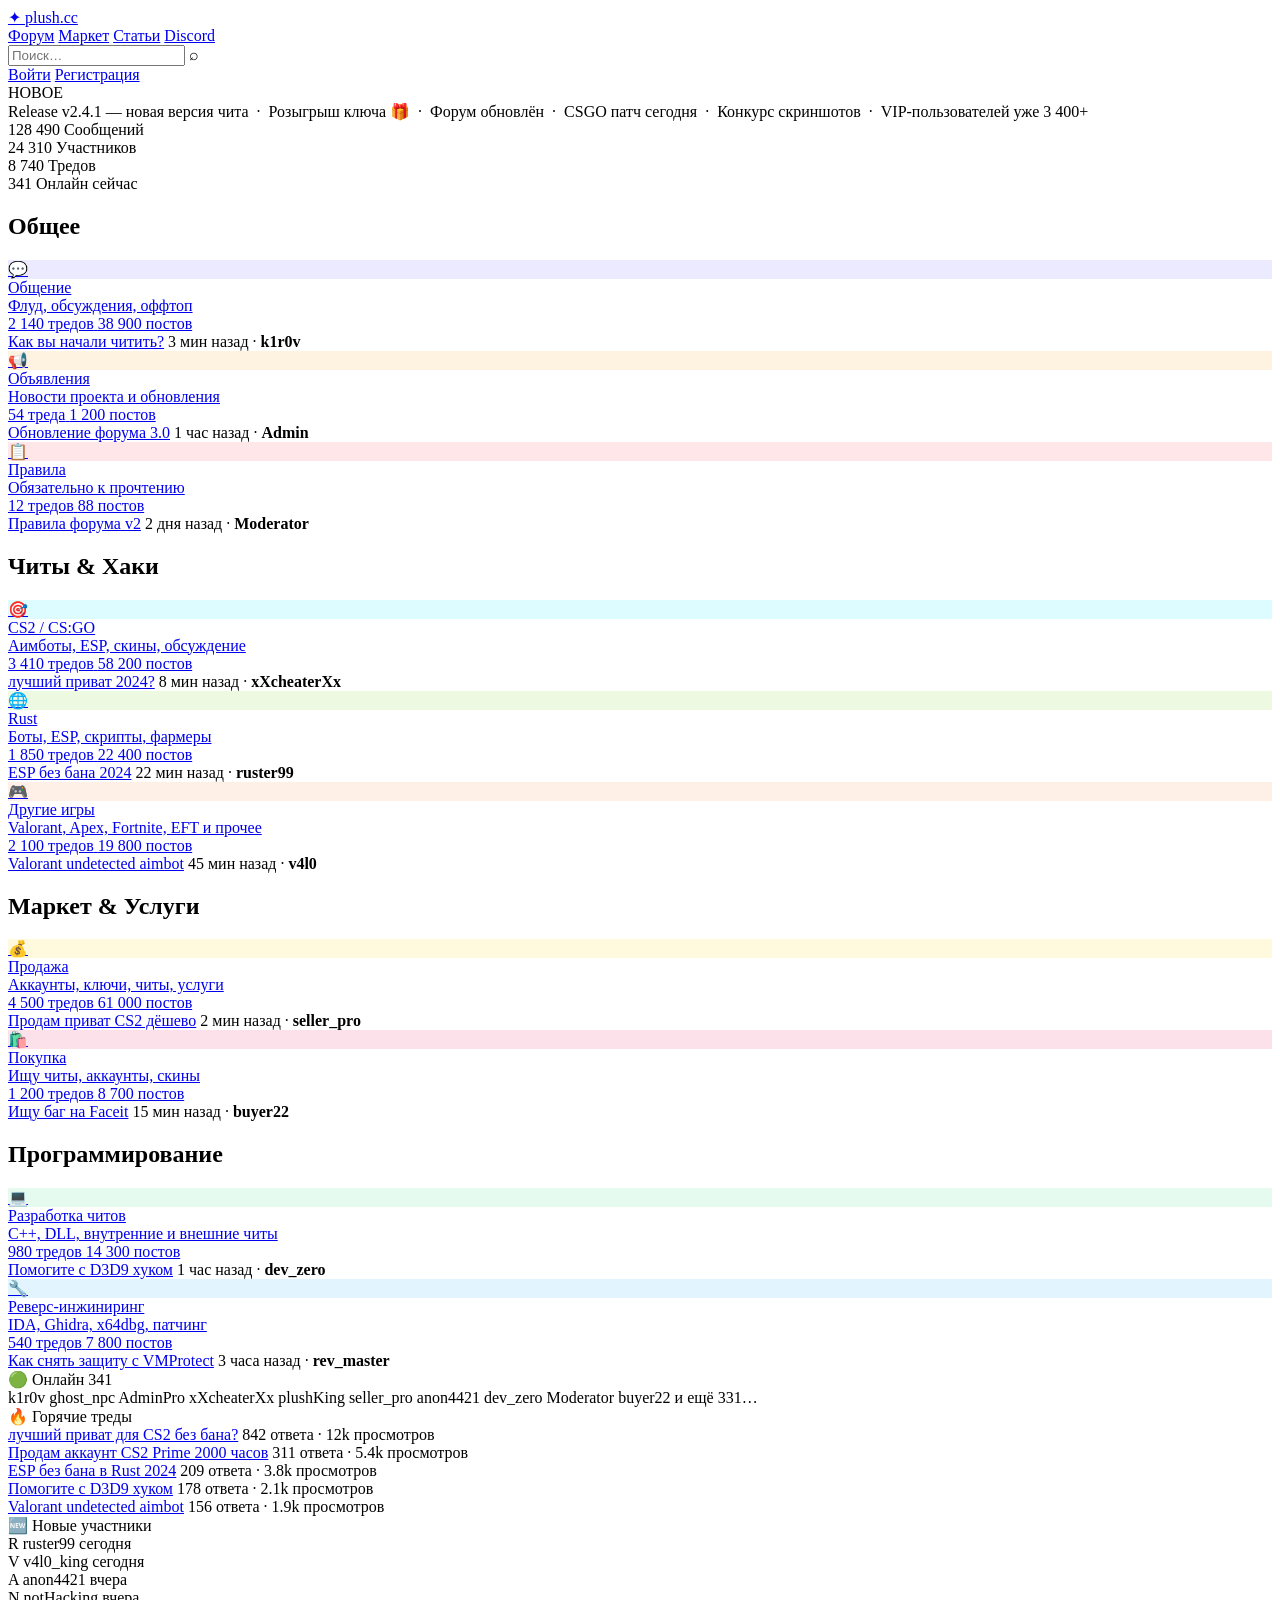
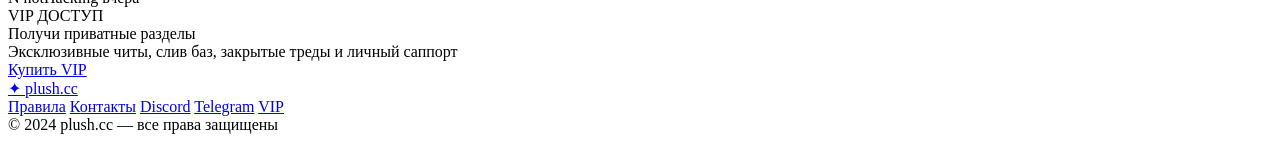
==== index.html @ 3768c2e9 "Add files via upload" ====
<!DOCTYPE html>
<html lang="ru">
<head>
  <meta charset="UTF-8">
  <meta name="viewport" content="width=device-width, initial-scale=1.0">
  <title>plush.cc — форум</title>
  <link rel="stylesheet" href="css/style.css">
  <link rel="preconnect" href="https://fonts.googleapis.com">
  <link href="https://fonts.googleapis.com/css2?family=Inter:wght@400;500;600;700&family=JetBrains+Mono:wght@400;600&display=swap" rel="stylesheet">
</head>
<body>

<!-- TOP NAV -->
<header class="topbar">
  <div class="topbar-inner">
    <a href="index.html" class="logo">
      <span class="logo-mark">✦</span>
      <span class="logo-text">plush<span class="logo-accent">.cc</span></span>
    </a>
    <nav class="topnav">
      <a href="index.html" class="nav-link active">Форум</a>
      <a href="#" class="nav-link">Маркет</a>
      <a href="#" class="nav-link">Статьи</a>
      <a href="#" class="nav-link">Discord</a>
    </nav>
    <div class="topbar-right">
      <div class="search-wrap">
        <input type="text" class="search-input" placeholder="Поиск…">
        <span class="search-icon">⌕</span>
      </div>
      <a href="login.html" class="btn btn-ghost">Войти</a>
      <a href="register.html" class="btn btn-primary">Регистрация</a>
    </div>
  </div>
</header>

<!-- TICKER -->
<div class="ticker-bar">
  <span class="ticker-label">НОВОЕ</span>
  <div class="ticker-track">
    <span>Release v2.4.1 — новая версия чита &nbsp;·&nbsp; Розыгрыш ключа 🎁 &nbsp;·&nbsp; Форум обновлён &nbsp;·&nbsp; CSGO патч сегодня &nbsp;·&nbsp; Конкурс скриншотов &nbsp;·&nbsp; VIP-пользователей уже 3 400+</span>
  </div>
</div>

<div class="page-wrap">

  <!-- MAIN CONTENT -->
  <main class="forum-main">

    <!-- HERO STATS -->
    <section class="hero-stats">
      <div class="stat-card">
        <span class="stat-num">128 490</span>
        <span class="stat-label">Сообщений</span>
      </div>
      <div class="stat-card">
        <span class="stat-num">24 310</span>
        <span class="stat-label">Участников</span>
      </div>
      <div class="stat-card">
        <span class="stat-num">8 740</span>
        <span class="stat-label">Тредов</span>
      </div>
      <div class="stat-card highlight">
        <span class="stat-num">341</span>
        <span class="stat-label">Онлайн сейчас</span>
      </div>
    </section>

    <!-- CATEGORY: GENERAL -->
    <section class="forum-section">
      <div class="section-head">
        <h2 class="section-title">Общее</h2>
      </div>

      <div class="category-block">
        <a href="forum.html" class="category-row">
          <div class="cat-icon-wrap" style="background:#6c63ff22;color:#6c63ff">💬</div>
          <div class="cat-info">
            <div class="cat-name">Общение</div>
            <div class="cat-desc">Флуд, обсуждения, оффтоп</div>
          </div>
          <div class="cat-meta">
            <span class="meta-threads">2 140 тредов</span>
            <span class="meta-posts">38 900 постов</span>
          </div>
          <div class="cat-last">
            <a href="thread.html" class="last-thread-title">Как вы начали читить?</a>
            <span class="last-thread-time">3 мин назад · <b>k1r0v</b></span>
          </div>
        </a>

        <a href="forum.html" class="category-row">
          <div class="cat-icon-wrap" style="background:#f5a62322;color:#f5a623">📢</div>
          <div class="cat-info">
            <div class="cat-name">Объявления</div>
            <div class="cat-desc">Новости проекта и обновления</div>
          </div>
          <div class="cat-meta">
            <span class="meta-threads">54 треда</span>
            <span class="meta-posts">1 200 постов</span>
          </div>
          <div class="cat-last">
            <a href="thread.html" class="last-thread-title">Обновление форума 3.0</a>
            <span class="last-thread-time">1 час назад · <b>Admin</b></span>
          </div>
        </a>

        <a href="forum.html" class="category-row">
          <div class="cat-icon-wrap" style="background:#ff445522;color:#ff4455">📋</div>
          <div class="cat-info">
            <div class="cat-name">Правила</div>
            <div class="cat-desc">Обязательно к прочтению</div>
          </div>
          <div class="cat-meta">
            <span class="meta-threads">12 тредов</span>
            <span class="meta-posts">88 постов</span>
          </div>
          <div class="cat-last">
            <a href="thread.html" class="last-thread-title">Правила форума v2</a>
            <span class="last-thread-time">2 дня назад · <b>Moderator</b></span>
          </div>
        </a>
      </div>
    </section>

    <!-- CATEGORY: CHEATS -->
    <section class="forum-section">
      <div class="section-head">
        <h2 class="section-title">Читы & Хаки</h2>
      </div>

      <div class="category-block">
        <a href="forum.html" class="category-row">
          <div class="cat-icon-wrap" style="background:#00e5ff22;color:#00e5ff">🎯</div>
          <div class="cat-info">
            <div class="cat-name">CS2 / CS:GO</div>
            <div class="cat-desc">Аимботы, ESP, скины, обсуждение</div>
          </div>
          <div class="cat-meta">
            <span class="meta-threads">3 410 тредов</span>
            <span class="meta-posts">58 200 постов</span>
          </div>
          <div class="cat-last">
            <a href="thread.html" class="last-thread-title">лучший приват 2024?</a>
            <span class="last-thread-time">8 мин назад · <b>xXcheaterXx</b></span>
          </div>
        </a>

        <a href="forum.html" class="category-row">
          <div class="cat-icon-wrap" style="background:#7ed32122;color:#7ed321">🌐</div>
          <div class="cat-info">
            <div class="cat-name">Rust</div>
            <div class="cat-desc">Боты, ESP, скрипты, фармеры</div>
          </div>
          <div class="cat-meta">
            <span class="meta-threads">1 850 тредов</span>
            <span class="meta-posts">22 400 постов</span>
          </div>
          <div class="cat-last">
            <a href="thread.html" class="last-thread-title">ESP без бана 2024</a>
            <span class="last-thread-time">22 мин назад · <b>ruster99</b></span>
          </div>
        </a>

        <a href="forum.html" class="category-row">
          <div class="cat-icon-wrap" style="background:#ff914d22;color:#ff914d">🎮</div>
          <div class="cat-info">
            <div class="cat-name">Другие игры</div>
            <div class="cat-desc">Valorant, Apex, Fortnite, EFT и прочее</div>
          </div>
          <div class="cat-meta">
            <span class="meta-threads">2 100 тредов</span>
            <span class="meta-posts">19 800 постов</span>
          </div>
          <div class="cat-last">
            <a href="thread.html" class="last-thread-title">Valorant undetected aimbot</a>
            <span class="last-thread-time">45 мин назад · <b>v4l0</b></span>
          </div>
        </a>
      </div>
    </section>

    <!-- CATEGORY: MARKET -->
    <section class="forum-section">
      <div class="section-head">
        <h2 class="section-title">Маркет & Услуги</h2>
      </div>

      <div class="category-block">
        <a href="forum.html" class="category-row">
          <div class="cat-icon-wrap" style="background:#ffd70022;color:#ffd700">💰</div>
          <div class="cat-info">
            <div class="cat-name">Продажа</div>
            <div class="cat-desc">Аккаунты, ключи, читы, услуги</div>
          </div>
          <div class="cat-meta">
            <span class="meta-threads">4 500 тредов</span>
            <span class="meta-posts">61 000 постов</span>
          </div>
          <div class="cat-last">
            <a href="thread.html" class="last-thread-title">Продам приват CS2 дёшево</a>
            <span class="last-thread-time">2 мин назад · <b>seller_pro</b></span>
          </div>
        </a>

        <a href="forum.html" class="category-row">
          <div class="cat-icon-wrap" style="background:#e91e6322;color:#e91e63">🛍️</div>
          <div class="cat-info">
            <div class="cat-name">Покупка</div>
            <div class="cat-desc">Ищу читы, аккаунты, скины</div>
          </div>
          <div class="cat-meta">
            <span class="meta-threads">1 200 тредов</span>
            <span class="meta-posts">8 700 постов</span>
          </div>
          <div class="cat-last">
            <a href="thread.html" class="last-thread-title">Ищу баг на Faceit</a>
            <span class="last-thread-time">15 мин назад · <b>buyer22</b></span>
          </div>
        </a>
      </div>
    </section>

    <!-- CATEGORY: CODING -->
    <section class="forum-section">
      <div class="section-head">
        <h2 class="section-title">Программирование</h2>
      </div>

      <div class="category-block">
        <a href="forum.html" class="category-row">
          <div class="cat-icon-wrap" style="background:#3ddc8422;color:#3ddc84">💻</div>
          <div class="cat-info">
            <div class="cat-name">Разработка читов</div>
            <div class="cat-desc">C++, DLL, внутренние и внешние читы</div>
          </div>
          <div class="cat-meta">
            <span class="meta-threads">980 тредов</span>
            <span class="meta-posts">14 300 постов</span>
          </div>
          <div class="cat-last">
            <a href="thread.html" class="last-thread-title">Помогите с D3D9 хуком</a>
            <span class="last-thread-time">1 час назад · <b>dev_zero</b></span>
          </div>
        </a>

        <a href="forum.html" class="category-row">
          <div class="cat-icon-wrap" style="background:#29b6f622;color:#29b6f6">🔧</div>
          <div class="cat-info">
            <div class="cat-name">Реверс-инжиниринг</div>
            <div class="cat-desc">IDA, Ghidra, x64dbg, патчинг</div>
          </div>
          <div class="cat-meta">
            <span class="meta-threads">540 тредов</span>
            <span class="meta-posts">7 800 постов</span>
          </div>
          <div class="cat-last">
            <a href="thread.html" class="last-thread-title">Как снять защиту с VMProtect</a>
            <span class="last-thread-time">3 часа назад · <b>rev_master</b></span>
          </div>
        </a>
      </div>
    </section>

  </main>

  <!-- SIDEBAR -->
  <aside class="sidebar">

    <!-- Online users -->
    <div class="widget">
      <div class="widget-head">🟢 Онлайн <span class="badge">341</span></div>
      <div class="widget-body online-list">
        <span class="online-user vip">k1r0v</span>
        <span class="online-user">ghost_npc</span>
        <span class="online-user mod">AdminPro</span>
        <span class="online-user">xXcheaterXx</span>
        <span class="online-user vip">plushKing</span>
        <span class="online-user">seller_pro</span>
        <span class="online-user">anon4421</span>
        <span class="online-user">dev_zero</span>
        <span class="online-user mod">Moderator</span>
        <span class="online-user">buyer22</span>
        <span class="online-more">и ещё 331…</span>
      </div>
    </div>

    <!-- Top threads -->
    <div class="widget">
      <div class="widget-head">🔥 Горячие треды</div>
      <div class="widget-body">
        <div class="hot-thread">
          <a href="thread.html" class="hot-title">лучший приват для CS2 без бана?</a>
          <span class="hot-meta">842 ответа · 12k просмотров</span>
        </div>
        <div class="hot-thread">
          <a href="thread.html" class="hot-title">Продам аккаунт CS2 Prime 2000 часов</a>
          <span class="hot-meta">311 ответа · 5.4k просмотров</span>
        </div>
        <div class="hot-thread">
          <a href="thread.html" class="hot-title">ESP без бана в Rust 2024</a>
          <span class="hot-meta">209 ответа · 3.8k просмотров</span>
        </div>
        <div class="hot-thread">
          <a href="thread.html" class="hot-title">Помогите с D3D9 хуком</a>
          <span class="hot-meta">178 ответа · 2.1k просмотров</span>
        </div>
        <div class="hot-thread">
          <a href="thread.html" class="hot-title">Valorant undetected aimbot</a>
          <span class="hot-meta">156 ответа · 1.9k просмотров</span>
        </div>
      </div>
    </div>

    <!-- New members -->
    <div class="widget">
      <div class="widget-head">🆕 Новые участники</div>
      <div class="widget-body">
        <div class="new-member">
          <span class="avatar-sm">R</span>
          <span class="member-name">ruster99</span>
          <span class="member-date">сегодня</span>
        </div>
        <div class="new-member">
          <span class="avatar-sm">V</span>
          <span class="member-name">v4l0_king</span>
          <span class="member-date">сегодня</span>
        </div>
        <div class="new-member">
          <span class="avatar-sm">A</span>
          <span class="member-name">anon4421</span>
          <span class="member-date">вчера</span>
        </div>
        <div class="new-member">
          <span class="avatar-sm">N</span>
          <span class="member-name">notHacking</span>
          <span class="member-date">вчера</span>
        </div>
      </div>
    </div>

    <!-- Banner -->
    <div class="widget widget-banner">
      <div class="banner-tag">VIP ДОСТУП</div>
      <div class="banner-title">Получи приватные разделы</div>
      <div class="banner-desc">Эксклюзивные читы, слив баз, закрытые треды и личный саппорт</div>
      <a href="#" class="btn btn-primary" style="width:100%;text-align:center;margin-top:12px">Купить VIP</a>
    </div>

  </aside>

</div>

<!-- FOOTER -->
<footer class="site-footer">
  <div class="footer-inner">
    <a href="index.html" class="logo">
      <span class="logo-mark">✦</span>
      <span class="logo-text">plush<span class="logo-accent">.cc</span></span>
    </a>
    <div class="footer-links">
      <a href="#">Правила</a>
      <a href="#">Контакты</a>
      <a href="#">Discord</a>
      <a href="#">Telegram</a>
      <a href="#">VIP</a>
    </div>
    <div class="footer-copy">© 2024 plush.cc — все права защищены</div>
  </div>
</footer>

<script src="js/main.js"></script>
</body>
</html>
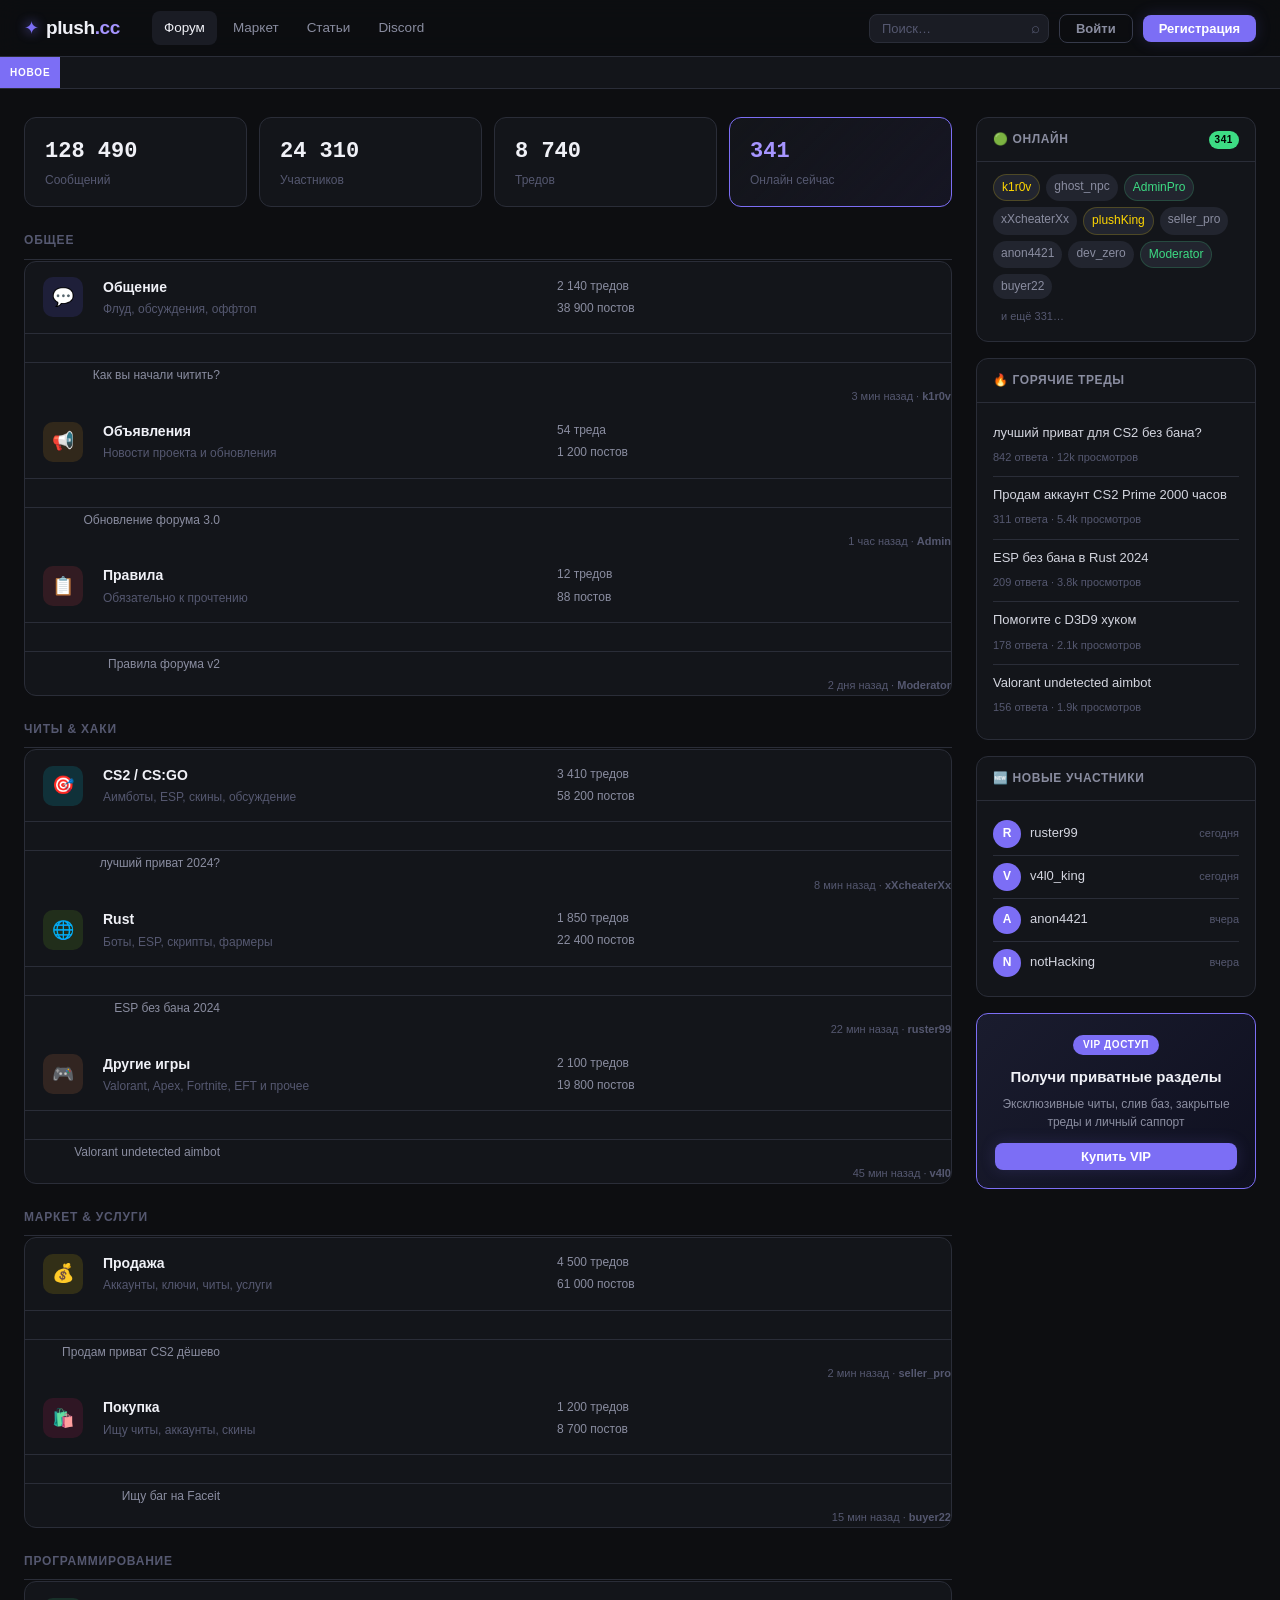
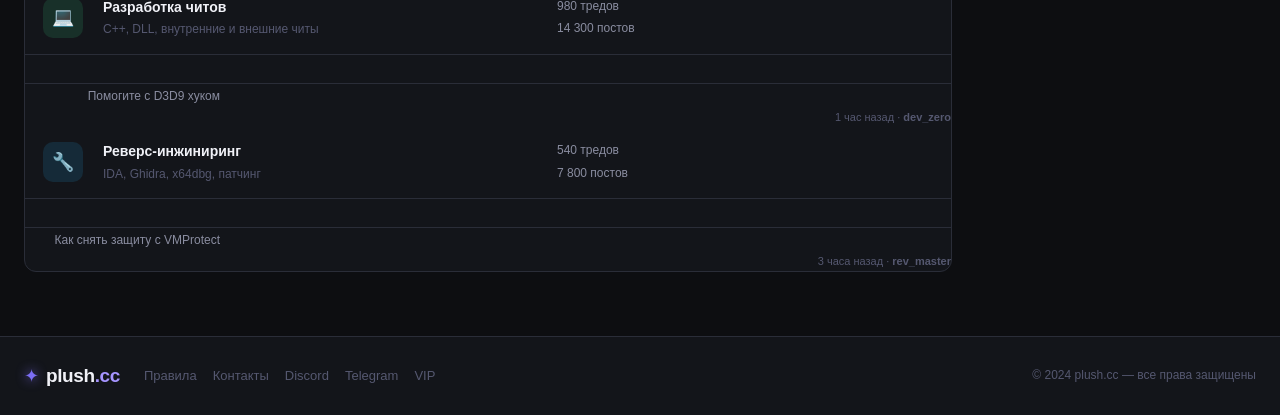
==== commit e8c7b62e: "Add files via upload" ====
--- a/index.html
+++ b/index.html
@@ -4,7 +4,7 @@
   <meta charset="UTF-8">
   <meta name="viewport" content="width=device-width, initial-scale=1.0">
   <title>plush.cc — форум</title>
-  <link rel="stylesheet" href="css/style.css">
+  <link rel="stylesheet" href="style.css">
   <link rel="preconnect" href="https://fonts.googleapis.com">
   <link href="https://fonts.googleapis.com/css2?family=Inter:wght@400;500;600;700&family=JetBrains+Mono:wght@400;600&display=swap" rel="stylesheet">
 </head>
@@ -370,6 +370,6 @@
   </div>
 </footer>
 
-<script src="js/main.js"></script>
+<script src="main.js"></script>
 </body>
 </html>
--- a/style.css
+++ b/style.css
@@ -0,0 +1,1029 @@
+/* ========================================
+   PLUSH.CC — FORUM STYLESHEET
+   ======================================== */
+
+:root {
+  --bg:        #0d0e11;
+  --bg2:       #13151a;
+  --bg3:       #1a1c24;
+  --bg4:       #22252f;
+  --border:    #2a2d38;
+  --border2:   #363a4a;
+  --accent:    #7c6ef5;
+  --accent2:   #a695ff;
+  --accent-glow: rgba(124, 110, 245, 0.18);
+  --green:     #3ddc84;
+  --red:       #ff4455;
+  --gold:      #ffd700;
+  --text:      #d4d6e0;
+  --text2:     #8a8da0;
+  --text3:     #555870;
+  --white:     #f0f1f7;
+  --radius:    8px;
+  --radius-lg: 12px;
+  --font:      'Inter', sans-serif;
+  --mono:      'JetBrains Mono', monospace;
+}
+
+*, *::before, *::after { box-sizing: border-box; margin: 0; padding: 0; }
+
+html { scroll-behavior: smooth; }
+
+body {
+  background: var(--bg);
+  color: var(--text);
+  font-family: var(--font);
+  font-size: 14px;
+  line-height: 1.6;
+  min-height: 100vh;
+}
+
+a { color: var(--accent2); text-decoration: none; transition: color .15s; }
+a:hover { color: var(--white); }
+
+/* ========= TOPBAR ========= */
+.topbar {
+  position: sticky;
+  top: 0;
+  z-index: 100;
+  background: rgba(13,14,17,.92);
+  backdrop-filter: blur(12px);
+  border-bottom: 1px solid var(--border);
+}
+
+.topbar-inner {
+  max-width: 1280px;
+  margin: 0 auto;
+  padding: 0 24px;
+  height: 56px;
+  display: flex;
+  align-items: center;
+  gap: 32px;
+}
+
+.logo {
+  display: flex;
+  align-items: center;
+  gap: 7px;
+  text-decoration: none;
+  flex-shrink: 0;
+}
+
+.logo-mark {
+  color: var(--accent);
+  font-size: 18px;
+  filter: drop-shadow(0 0 6px var(--accent));
+}
+
+.logo-text {
+  font-size: 19px;
+  font-weight: 700;
+  color: var(--white);
+  letter-spacing: -.4px;
+}
+
+.logo-accent { color: var(--accent2); }
+
+.topnav {
+  display: flex;
+  align-items: center;
+  gap: 4px;
+  flex: 1;
+}
+
+.nav-link {
+  padding: 6px 12px;
+  border-radius: var(--radius);
+  color: var(--text2);
+  font-size: 13.5px;
+  font-weight: 500;
+  transition: all .15s;
+}
+
+.nav-link:hover, .nav-link.active {
+  color: var(--white);
+  background: var(--bg3);
+}
+
+.topbar-right {
+  display: flex;
+  align-items: center;
+  gap: 10px;
+}
+
+.search-wrap {
+  position: relative;
+  display: flex;
+  align-items: center;
+}
+
+.search-input {
+  background: var(--bg3);
+  border: 1px solid var(--border);
+  border-radius: var(--radius);
+  padding: 6px 32px 6px 12px;
+  color: var(--text);
+  font-family: var(--font);
+  font-size: 13px;
+  width: 180px;
+  outline: none;
+  transition: border-color .15s, width .2s;
+}
+
+.search-input::placeholder { color: var(--text3); }
+.search-input:focus { border-color: var(--accent); width: 240px; }
+
+.search-icon {
+  position: absolute;
+  right: 9px;
+  color: var(--text3);
+  font-size: 15px;
+  pointer-events: none;
+}
+
+/* ========= BUTTONS ========= */
+.btn {
+  display: inline-flex;
+  align-items: center;
+  justify-content: center;
+  padding: 7px 16px;
+  border-radius: var(--radius);
+  font-family: var(--font);
+  font-size: 13px;
+  font-weight: 600;
+  cursor: pointer;
+  text-decoration: none;
+  transition: all .15s;
+  border: none;
+  line-height: 1;
+}
+
+.btn-ghost {
+  background: transparent;
+  border: 1px solid var(--border2);
+  color: var(--text2);
+}
+.btn-ghost:hover { border-color: var(--accent); color: var(--accent2); }
+
+.btn-primary {
+  background: var(--accent);
+  color: #fff;
+  box-shadow: 0 0 16px var(--accent-glow);
+}
+.btn-primary:hover { background: var(--accent2); color: #fff; box-shadow: 0 0 24px rgba(124,110,245,.35); }
+
+/* ========= TICKER ========= */
+.ticker-bar {
+  background: var(--bg2);
+  border-bottom: 1px solid var(--border);
+  height: 32px;
+  display: flex;
+  align-items: center;
+  overflow: hidden;
+  gap: 0;
+}
+
+.ticker-label {
+  background: var(--accent);
+  color: #fff;
+  font-size: 10px;
+  font-weight: 700;
+  padding: 0 10px;
+  height: 100%;
+  display: flex;
+  align-items: center;
+  letter-spacing: .8px;
+  flex-shrink: 0;
+}
+
+.ticker-track {
+  flex: 1;
+  overflow: hidden;
+  white-space: nowrap;
+  position: relative;
+}
+
+.ticker-track span {
+  display: inline-block;
+  animation: ticker 40s linear infinite;
+  font-size: 12px;
+  color: var(--text2);
+  padding-left: 100%;
+}
+
+@keyframes ticker {
+  from { transform: translateX(0); }
+  to   { transform: translateX(-100%); }
+}
+
+/* ========= PAGE LAYOUT ========= */
+.page-wrap {
+  max-width: 1280px;
+  margin: 28px auto;
+  padding: 0 24px;
+  display: grid;
+  grid-template-columns: 1fr 280px;
+  gap: 24px;
+  align-items: start;
+}
+
+/* ========= HERO STATS ========= */
+.hero-stats {
+  display: grid;
+  grid-template-columns: repeat(4, 1fr);
+  gap: 12px;
+  margin-bottom: 24px;
+}
+
+.stat-card {
+  background: var(--bg2);
+  border: 1px solid var(--border);
+  border-radius: var(--radius-lg);
+  padding: 16px 20px;
+  display: flex;
+  flex-direction: column;
+  gap: 2px;
+  transition: border-color .15s;
+}
+
+.stat-card:hover { border-color: var(--border2); }
+
+.stat-card.highlight {
+  border-color: var(--accent);
+  background: linear-gradient(135deg, var(--bg2), rgba(124,110,245,.08));
+}
+
+.stat-num {
+  font-size: 22px;
+  font-weight: 700;
+  color: var(--white);
+  font-variant-numeric: tabular-nums;
+  font-family: var(--mono);
+}
+
+.stat-card.highlight .stat-num { color: var(--accent2); }
+
+.stat-label {
+  font-size: 12px;
+  color: var(--text3);
+  font-weight: 500;
+}
+
+/* ========= FORUM SECTIONS ========= */
+.forum-section {
+  margin-bottom: 24px;
+}
+
+.section-head {
+  padding: 0 0 8px 0;
+  border-bottom: 1px solid var(--border);
+  margin-bottom: 1px;
+}
+
+.section-title {
+  font-size: 12px;
+  font-weight: 600;
+  color: var(--text3);
+  text-transform: uppercase;
+  letter-spacing: .8px;
+}
+
+.category-block {
+  background: var(--bg2);
+  border: 1px solid var(--border);
+  border-radius: var(--radius-lg);
+  overflow: hidden;
+}
+
+.category-row {
+  display: grid;
+  grid-template-columns: 44px 1fr 160px 200px;
+  align-items: center;
+  gap: 16px;
+  padding: 14px 18px;
+  border-bottom: 1px solid var(--border);
+  transition: background .12s;
+  text-decoration: none;
+  color: inherit;
+}
+
+.category-row:last-child { border-bottom: none; }
+.category-row:hover { background: var(--bg3); }
+
+.cat-icon-wrap {
+  width: 40px;
+  height: 40px;
+  border-radius: 10px;
+  display: flex;
+  align-items: center;
+  justify-content: center;
+  font-size: 18px;
+  flex-shrink: 0;
+}
+
+.cat-name {
+  font-size: 14px;
+  font-weight: 600;
+  color: var(--white);
+  margin-bottom: 2px;
+}
+
+.cat-desc {
+  font-size: 12px;
+  color: var(--text3);
+}
+
+.cat-meta {
+  display: flex;
+  flex-direction: column;
+  gap: 3px;
+}
+
+.meta-threads, .meta-posts {
+  font-size: 12px;
+  color: var(--text2);
+  font-variant-numeric: tabular-nums;
+}
+
+.cat-last {
+  display: flex;
+  flex-direction: column;
+  gap: 3px;
+  text-align: right;
+}
+
+.last-thread-title {
+  font-size: 12px;
+  color: var(--text2);
+  white-space: nowrap;
+  overflow: hidden;
+  text-overflow: ellipsis;
+  max-width: 195px;
+}
+
+.last-thread-title:hover { color: var(--accent2); }
+
+.last-thread-time {
+  font-size: 11px;
+  color: var(--text3);
+}
+
+/* ========= SIDEBAR ========= */
+.sidebar {
+  display: flex;
+  flex-direction: column;
+  gap: 16px;
+}
+
+.widget {
+  background: var(--bg2);
+  border: 1px solid var(--border);
+  border-radius: var(--radius-lg);
+  overflow: hidden;
+}
+
+.widget-head {
+  padding: 12px 16px;
+  font-size: 12px;
+  font-weight: 700;
+  color: var(--text2);
+  text-transform: uppercase;
+  letter-spacing: .6px;
+  border-bottom: 1px solid var(--border);
+  display: flex;
+  align-items: center;
+  gap: 8px;
+}
+
+.badge {
+  background: var(--green);
+  color: #000;
+  font-size: 10px;
+  font-weight: 700;
+  border-radius: 20px;
+  padding: 1px 6px;
+  margin-left: auto;
+}
+
+.widget-body {
+  padding: 12px 16px;
+}
+
+/* Online list */
+.online-list {
+  display: flex;
+  flex-wrap: wrap;
+  gap: 6px;
+}
+
+.online-user {
+  font-size: 12px;
+  padding: 3px 8px;
+  border-radius: 20px;
+  background: var(--bg4);
+  color: var(--text2);
+  cursor: default;
+  transition: background .1s;
+}
+
+.online-user:hover { background: var(--border2); }
+
+.online-user.vip { color: var(--gold); border: 1px solid rgba(255,215,0,.2); }
+.online-user.mod { color: var(--green); border: 1px solid rgba(61,220,132,.2); }
+
+.online-more {
+  font-size: 11px;
+  color: var(--text3);
+  padding: 3px 8px;
+  width: 100%;
+}
+
+/* Hot threads */
+.hot-thread {
+  padding: 9px 0;
+  border-bottom: 1px solid var(--border);
+}
+
+.hot-thread:last-child { border-bottom: none; }
+
+.hot-title {
+  display: block;
+  font-size: 13px;
+  color: var(--text);
+  margin-bottom: 3px;
+  line-height: 1.4;
+}
+
+.hot-title:hover { color: var(--accent2); }
+
+.hot-meta {
+  font-size: 11px;
+  color: var(--text3);
+}
+
+/* New members */
+.new-member {
+  display: flex;
+  align-items: center;
+  gap: 9px;
+  padding: 7px 0;
+  border-bottom: 1px solid var(--border);
+}
+
+.new-member:last-child { border-bottom: none; }
+
+.avatar-sm {
+  width: 28px;
+  height: 28px;
+  border-radius: 50%;
+  background: var(--accent);
+  color: #fff;
+  font-size: 12px;
+  font-weight: 700;
+  display: flex;
+  align-items: center;
+  justify-content: center;
+  flex-shrink: 0;
+}
+
+.member-name {
+  font-size: 13px;
+  color: var(--text);
+  flex: 1;
+}
+
+.member-date {
+  font-size: 11px;
+  color: var(--text3);
+}
+
+/* Widget Banner */
+.widget-banner {
+  background: linear-gradient(135deg, #1a1c2e 0%, #0f1020 100%);
+  border-color: var(--accent);
+  padding: 18px;
+  text-align: center;
+}
+
+.banner-tag {
+  display: inline-block;
+  background: var(--accent);
+  color: #fff;
+  font-size: 10px;
+  font-weight: 700;
+  padding: 2px 10px;
+  border-radius: 20px;
+  letter-spacing: .6px;
+  margin-bottom: 10px;
+}
+
+.banner-title {
+  font-size: 15px;
+  font-weight: 700;
+  color: var(--white);
+  margin-bottom: 6px;
+}
+
+.banner-desc {
+  font-size: 12px;
+  color: var(--text2);
+  line-height: 1.5;
+}
+
+/* ========= FOOTER ========= */
+.site-footer {
+  border-top: 1px solid var(--border);
+  background: var(--bg2);
+  padding: 24px;
+  margin-top: 40px;
+}
+
+.footer-inner {
+  max-width: 1280px;
+  margin: 0 auto;
+  display: flex;
+  align-items: center;
+  gap: 24px;
+  flex-wrap: wrap;
+}
+
+.footer-links {
+  display: flex;
+  gap: 16px;
+  flex: 1;
+}
+
+.footer-links a {
+  font-size: 13px;
+  color: var(--text3);
+  transition: color .15s;
+}
+
+.footer-links a:hover { color: var(--text2); }
+
+.footer-copy {
+  font-size: 12px;
+  color: var(--text3);
+}
+
+/* ========= FORUM LIST PAGE ========= */
+.page-header {
+  margin-bottom: 20px;
+}
+
+.page-title {
+  font-size: 22px;
+  font-weight: 700;
+  color: var(--white);
+  margin-bottom: 4px;
+}
+
+.page-subtitle {
+  font-size: 13px;
+  color: var(--text3);
+}
+
+.breadcrumb {
+  display: flex;
+  align-items: center;
+  gap: 6px;
+  font-size: 12px;
+  color: var(--text3);
+  margin-bottom: 16px;
+}
+
+.breadcrumb a { color: var(--text3); }
+.breadcrumb a:hover { color: var(--accent2); }
+.breadcrumb-sep { color: var(--border2); }
+
+.thread-actions {
+  display: flex;
+  align-items: center;
+  justify-content: space-between;
+  margin-bottom: 12px;
+}
+
+.thread-list {
+  background: var(--bg2);
+  border: 1px solid var(--border);
+  border-radius: var(--radius-lg);
+  overflow: hidden;
+}
+
+.thread-list-head {
+  display: grid;
+  grid-template-columns: 1fr 80px 80px 180px;
+  gap: 16px;
+  padding: 10px 18px;
+  background: var(--bg3);
+  border-bottom: 1px solid var(--border);
+  font-size: 11px;
+  font-weight: 600;
+  color: var(--text3);
+  text-transform: uppercase;
+  letter-spacing: .5px;
+}
+
+.thread-row {
+  display: grid;
+  grid-template-columns: 1fr 80px 80px 180px;
+  gap: 16px;
+  padding: 13px 18px;
+  border-bottom: 1px solid var(--border);
+  align-items: center;
+  transition: background .12s;
+  text-decoration: none;
+  color: inherit;
+}
+
+.thread-row:last-child { border-bottom: none; }
+.thread-row:hover { background: var(--bg3); }
+
+.thread-main { display: flex; align-items: flex-start; gap: 12px; }
+
+.thread-icon {
+  width: 36px;
+  height: 36px;
+  border-radius: 8px;
+  background: var(--bg4);
+  display: flex;
+  align-items: center;
+  justify-content: center;
+  font-size: 14px;
+  flex-shrink: 0;
+  margin-top: 1px;
+}
+
+.thread-icon.hot { background: rgba(255,68,85,.1); }
+.thread-icon.pinned { background: rgba(124,110,245,.12); }
+
+.thread-title-text {
+  font-size: 14px;
+  font-weight: 600;
+  color: var(--white);
+  margin-bottom: 3px;
+  line-height: 1.3;
+}
+
+.thread-preview {
+  font-size: 12px;
+  color: var(--text3);
+}
+
+.thread-tags { display: flex; gap: 5px; margin-top: 4px; }
+
+.tag {
+  font-size: 10px;
+  padding: 2px 7px;
+  border-radius: 20px;
+  font-weight: 600;
+  letter-spacing: .3px;
+}
+
+.tag-pinned { background: rgba(124,110,245,.15); color: var(--accent2); }
+.tag-hot { background: rgba(255,68,85,.15); color: var(--red); }
+.tag-new { background: rgba(61,220,132,.15); color: var(--green); }
+.tag-vip { background: rgba(255,215,0,.12); color: var(--gold); }
+
+.count-cell {
+  font-size: 13px;
+  font-weight: 600;
+  color: var(--text2);
+  font-variant-numeric: tabular-nums;
+  font-family: var(--mono);
+}
+
+.last-post {
+  display: flex;
+  flex-direction: column;
+  gap: 3px;
+}
+
+.last-post-user {
+  font-size: 12px;
+  font-weight: 600;
+  color: var(--text);
+}
+
+.last-post-time {
+  font-size: 11px;
+  color: var(--text3);
+}
+
+/* Pagination */
+.pagination {
+  display: flex;
+  align-items: center;
+  justify-content: center;
+  gap: 4px;
+  padding: 20px 0;
+}
+
+.page-btn {
+  width: 34px;
+  height: 34px;
+  border-radius: var(--radius);
+  display: flex;
+  align-items: center;
+  justify-content: center;
+  font-size: 13px;
+  font-weight: 600;
+  color: var(--text2);
+  background: var(--bg2);
+  border: 1px solid var(--border);
+  cursor: pointer;
+  transition: all .12s;
+  text-decoration: none;
+}
+
+.page-btn:hover, .page-btn.active {
+  background: var(--accent);
+  border-color: var(--accent);
+  color: #fff;
+}
+
+/* ========= THREAD PAGE ========= */
+.post-block {
+  background: var(--bg2);
+  border: 1px solid var(--border);
+  border-radius: var(--radius-lg);
+  margin-bottom: 12px;
+  overflow: hidden;
+}
+
+.post-block.op { border-color: var(--accent); }
+
+.post-header {
+  display: flex;
+  align-items: center;
+  justify-content: space-between;
+  padding: 12px 18px;
+  border-bottom: 1px solid var(--border);
+  background: var(--bg3);
+}
+
+.post-user {
+  display: flex;
+  align-items: center;
+  gap: 10px;
+}
+
+.avatar {
+  width: 38px;
+  height: 38px;
+  border-radius: 50%;
+  background: linear-gradient(135deg, var(--accent), #a695ff);
+  display: flex;
+  align-items: center;
+  justify-content: center;
+  font-weight: 700;
+  font-size: 15px;
+  color: #fff;
+  flex-shrink: 0;
+}
+
+.user-name {
+  font-size: 14px;
+  font-weight: 700;
+  color: var(--white);
+}
+
+.user-rank {
+  font-size: 11px;
+  color: var(--text3);
+  margin-top: 1px;
+}
+
+.user-rank.vip-rank { color: var(--gold); }
+.user-rank.mod-rank { color: var(--green); }
+
+.post-meta-right {
+  display: flex;
+  align-items: center;
+  gap: 16px;
+}
+
+.post-num {
+  font-size: 12px;
+  color: var(--text3);
+  font-family: var(--mono);
+}
+
+.post-time {
+  font-size: 12px;
+  color: var(--text3);
+}
+
+.post-body {
+  padding: 18px;
+  font-size: 14px;
+  line-height: 1.7;
+  color: var(--text);
+}
+
+.post-body p { margin-bottom: 12px; }
+.post-body p:last-child { margin-bottom: 0; }
+
+.post-body code {
+  background: var(--bg4);
+  border: 1px solid var(--border);
+  border-radius: 4px;
+  padding: 2px 6px;
+  font-family: var(--mono);
+  font-size: 12px;
+  color: var(--accent2);
+}
+
+.post-body pre {
+  background: var(--bg);
+  border: 1px solid var(--border);
+  border-radius: var(--radius);
+  padding: 14px 16px;
+  overflow-x: auto;
+  font-family: var(--mono);
+  font-size: 12px;
+  color: var(--text2);
+  margin: 12px 0;
+}
+
+.quote-block {
+  border-left: 3px solid var(--accent);
+  background: var(--bg4);
+  border-radius: 0 var(--radius) var(--radius) 0;
+  padding: 10px 14px;
+  margin: 10px 0;
+  font-size: 13px;
+  color: var(--text2);
+}
+
+.quote-author {
+  font-size: 11px;
+  font-weight: 700;
+  color: var(--accent2);
+  margin-bottom: 4px;
+}
+
+.post-footer {
+  padding: 10px 18px;
+  border-top: 1px solid var(--border);
+  display: flex;
+  align-items: center;
+  gap: 12px;
+}
+
+.post-action {
+  font-size: 12px;
+  color: var(--text3);
+  cursor: pointer;
+  transition: color .12s;
+  display: flex;
+  align-items: center;
+  gap: 4px;
+}
+
+.post-action:hover { color: var(--accent2); }
+
+/* Reply box */
+.reply-box {
+  background: var(--bg2);
+  border: 1px solid var(--border);
+  border-radius: var(--radius-lg);
+  padding: 20px;
+  margin-top: 24px;
+}
+
+.reply-title {
+  font-size: 14px;
+  font-weight: 700;
+  color: var(--white);
+  margin-bottom: 14px;
+}
+
+.reply-textarea {
+  width: 100%;
+  background: var(--bg);
+  border: 1px solid var(--border);
+  border-radius: var(--radius);
+  padding: 12px 14px;
+  color: var(--text);
+  font-family: var(--font);
+  font-size: 13.5px;
+  line-height: 1.6;
+  resize: vertical;
+  min-height: 120px;
+  outline: none;
+  transition: border-color .15s;
+}
+
+.reply-textarea::placeholder { color: var(--text3); }
+.reply-textarea:focus { border-color: var(--accent); }
+
+.reply-actions {
+  display: flex;
+  justify-content: flex-end;
+  margin-top: 12px;
+}
+
+/* Login/Register */
+.auth-wrap {
+  min-height: calc(100vh - 90px);
+  display: flex;
+  align-items: center;
+  justify-content: center;
+  padding: 40px 24px;
+}
+
+.auth-card {
+  background: var(--bg2);
+  border: 1px solid var(--border);
+  border-radius: var(--radius-lg);
+  padding: 36px 40px;
+  width: 100%;
+  max-width: 420px;
+}
+
+.auth-logo {
+  text-align: center;
+  margin-bottom: 28px;
+}
+
+.auth-title {
+  font-size: 22px;
+  font-weight: 700;
+  color: var(--white);
+  margin-bottom: 4px;
+  text-align: center;
+}
+
+.auth-sub {
+  font-size: 13px;
+  color: var(--text3);
+  text-align: center;
+  margin-bottom: 28px;
+}
+
+.form-group {
+  margin-bottom: 16px;
+}
+
+.form-label {
+  display: block;
+  font-size: 12px;
+  font-weight: 600;
+  color: var(--text2);
+  margin-bottom: 6px;
+  text-transform: uppercase;
+  letter-spacing: .5px;
+}
+
+.form-input {
+  width: 100%;
+  background: var(--bg);
+  border: 1px solid var(--border);
+  border-radius: var(--radius);
+  padding: 10px 14px;
+  color: var(--text);
+  font-family: var(--font);
+  font-size: 13.5px;
+  outline: none;
+  transition: border-color .15s;
+}
+
+.form-input::placeholder { color: var(--text3); }
+.form-input:focus { border-color: var(--accent); }
+
+.form-submit {
+  width: 100%;
+  margin-top: 6px;
+}
+
+.auth-footer {
+  text-align: center;
+  margin-top: 18px;
+  font-size: 13px;
+  color: var(--text3);
+}
+
+.auth-footer a { color: var(--accent2); }
+
+/* ========= RESPONSIVE ========= */
+@media (max-width: 960px) {
+  .page-wrap { grid-template-columns: 1fr; }
+  .sidebar { display: none; }
+  .hero-stats { grid-template-columns: repeat(2, 1fr); }
+  .category-row { grid-template-columns: 44px 1fr; }
+  .cat-meta, .cat-last { display: none; }
+  .thread-row { grid-template-columns: 1fr; }
+  .count-cell, .last-post { display: none; }
+  .thread-list-head { display: none; }
+}
+
+@media (max-width: 600px) {
+  .topbar-inner { gap: 16px; }
+  .topnav { display: none; }
+  .search-input { width: 120px; }
+  .search-input:focus { width: 160px; }
+  .page-wrap { padding: 0 16px; }
+  .hero-stats { grid-template-columns: 1fr 1fr; gap: 8px; }
+  .stat-num { font-size: 18px; }
+}
